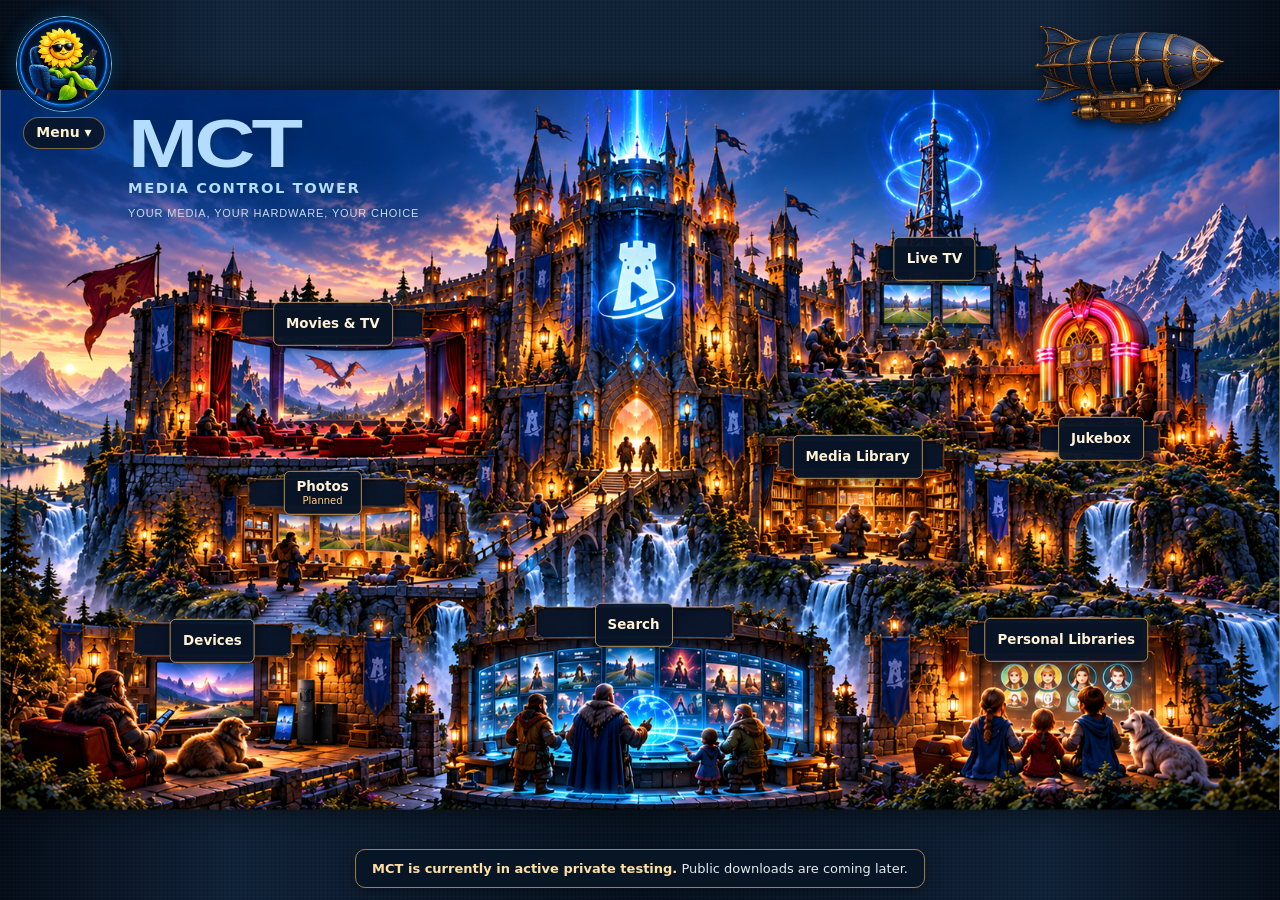
==== index.html @ 1968c70e "feat: create Media Control Tower public website" ====
<!doctype html>
<html lang="en">
<head>
  <meta charset="utf-8">
  <meta name="viewport" content="width=device-width, initial-scale=1, viewport-fit=cover">
  <meta name="theme-color" content="#061529">
  <meta name="description" content="Media Control Tower — a private, self-hosted media centre for households. Currently in development.">
  <title>Media Control Tower</title>
  <link rel="stylesheet" href="styles.css">
</head>
<body>
  <main class="landing" aria-label="Media Control Tower">
    <details class="site-menu">
      <summary aria-label="Media Control Tower menu">
        <img class="menu-logo" src="assets/sunflower-logo.png" alt="" width="96" height="96">
        <span class="menu-caption">Menu <span class="menu-arrow" aria-hidden="true">▾</span></span>
      </summary>
      <div class="menu-panel">
        <h2>Media Control Tower</h2>
        <p>Your household’s movies, television and music—together on your home server.</p>
        <p class="menu-note">This website is taking shape. More to explore soon.</p>
      </div>
    </details>

    <div class="scene-stage">
    <header class="site-brand">
      <h1><span class="brand-initials" aria-hidden="true">MCT</span><span class="brand-name">Media Control Tower</span></h1>
      <p>Your media, Your hardware, Your Choice</p>
    </header>
<picture class="scene">
      <source media="(orientation: portrait)" srcset="assets/castle-mobile.png">
      <img src="assets/castle-desktop.png" alt="An illuminated fantasy castle with terraces for movies, television, photos, music, a media library, search, profiles and devices." fetchpriority="high" decoding="async" width="1672" height="941">
    </picture>
    <nav class="attractions" aria-label="Explore MCT features">
      <button class="attraction" data-feature="movies" style="--x:26%;--y:32.5%;--px:26%;--py:34%" aria-controls="feature-card" aria-expanded="false">Movies &amp; TV</button>
      <button class="attraction" data-feature="live" style="--x:73%;--y:23.5%;--px:78%;--py:32.4%" aria-controls="feature-card" aria-expanded="false">Live TV</button>
      <button class="attraction" data-feature="music" style="--x:86%;--y:48.4%;--px:76%;--py:45.6%" aria-controls="feature-card" aria-expanded="false">Jukebox</button>
      <button class="attraction" data-feature="photos" style="--x:25.2%;--y:56%;--px:26%;--py:46.6%" aria-controls="feature-card" aria-expanded="false">Photos <span class="planned">Planned</span></button>
      <button class="attraction" data-feature="library" style="--x:67%;--y:51%;--px:76%;--py:59.7%" aria-controls="feature-card" aria-expanded="false">Media Library</button>
      <button class="attraction" data-feature="search" style="--x:49.5%;--y:74.3%;--px:29%;--py:59.2%" aria-controls="feature-card" aria-expanded="false">Search</button>
      <button class="attraction" data-feature="devices" style="--x:16.6%;--y:76.5%;--px:78%;--py:74%" aria-controls="feature-card" aria-expanded="false">Devices</button>
      <button class="attraction" data-feature="profiles" style="--x:83.3%;--y:76.3%;--px:30%;--py:73.8%" aria-controls="feature-card" aria-expanded="false">Personal Libraries</button>
    </nav>
    </div>
    <div class="zeppelin" id="zeppelin">
      <div class="airship" aria-hidden="true">
        <img src="assets/zeppelin.png" alt="" width="1536" height="1024">
        <span class="engine-flame engine-flame-one"></span>
        <span class="engine-flame engine-flame-two"></span>
      </div>    <section id="feature-card" class="feature-card" aria-labelledby="feature-title" hidden>
      <button class="feature-close" aria-label="Close feature description" type="button">×</button>
      <p class="feature-status" id="feature-status"></p>
      <h2 id="feature-title"></h2>
      <p id="feature-description" aria-live="polite" aria-atomic="true"></p>
    </section>
    </div>
    <footer class="development-notice" aria-label="Development status">
      <p><strong>MCT is currently in active private testing.</strong> <span>Public downloads are coming later.</span></p>
    </footer>
  </main>
  <script src="menu.js" defer></script>
  <script src="zeppelin.js" defer></script>
</body>
</html>
---- styles.css ----
:root { color-scheme: dark; background: #061529; }
* { box-sizing: border-box; }
html, body { width: 100%; height: 100%; margin: 0; }
.landing { position: relative; isolation: isolate; width: 100%; height: 100vh; height: 100dvh; overflow: hidden; background: #061529; }
.landing::before {
  content: ""; position: absolute; inset: 0; z-index: -1;
  background:
    repeating-linear-gradient(0deg, transparent 0 3px, #b7d8ff05 3px 4px),
    repeating-linear-gradient(90deg, transparent 0 3px, #00000024 3px 4px),
    radial-gradient(ellipse at 50% 0%, #24496855, transparent 65%),
    linear-gradient(90deg, #050d18, #102238 18%, #071321 50%, #102238 82%, #050d18);
}
.scene { display: block; width: 100%; height: 100%; }
.scene img { display: block; width: 100%; height: 100%; object-fit: contain; }
.visually-hidden { position: absolute; width: 1px; height: 1px; padding: 0; margin: -1px; overflow: hidden; clip-path: inset(50%); white-space: nowrap; border: 0; }


body { font-family: system-ui, -apple-system, BlinkMacSystemFont, "Segoe UI", sans-serif; color: #fff4db; }
.site-menu { position: absolute; top: max(16px, env(safe-area-inset-top)); left: max(16px, env(safe-area-inset-left)); z-index: 10; }
.site-menu summary { display: flex; flex-direction: column; align-items: center; gap: 5px; width: max-content; cursor: pointer; list-style: none; border-radius: 50px 50px 12px 12px; -webkit-tap-highlight-color: transparent; }
.site-menu summary::-webkit-details-marker { display: none; }
.menu-logo { display: block; width: clamp(64px, 8vw, 96px); height: auto; aspect-ratio: 1; object-fit: cover; border-radius: 50%; border: 1px solid #70c9ff; box-shadow: 0 0 18px #1599f84d, 0 4px 16px #0008; }
.menu-caption { padding: 5px 12px; border: 1px solid #c49b5599; border-radius: 20px; background: #081629ed; color: #fff1ce; font-size: 14px; font-weight: 650; line-height: 1.4; }
.site-menu summary:hover .menu-caption, .site-menu[open] .menu-caption { border-color: #f4c87a; background: #172b42; }
.site-menu summary:focus-visible { outline: 3px solid #8ed9ff; outline-offset: 5px; }
.menu-arrow { display: inline-block; }
.site-menu[open] .menu-arrow { transform: rotate(180deg); }
.menu-panel { margin-top: 12px; padding: 20px; width: min(300px, calc(100vw - 48px)); border: 1px solid #b68c4d; border-radius: 14px; background: #081526f5; box-shadow: 0 12px 35px #0009; }
.menu-panel h2 { margin: 0 0 10px; color: #ffdb94; font-size: 18px; line-height: 1.3; }
.menu-panel p { margin: 0; font-size: 14px; line-height: 1.55; }
.menu-panel .menu-note { margin-top: 14px; color: #c0d1e0; font-size: 13px; }
@media (max-height: 500px) { .menu-logo { width: 52px; } .site-menu { top: max(8px, env(safe-area-inset-top)); } .menu-panel { margin-top: 8px; padding: 14px; } }

/* Keep hotspots anchored to the artwork, including its letterboxed margins. */
.scene-stage { position: absolute; top: 50%; left: 50%; transform: translate(-50%, -50%); width: min(100%, calc(100dvh * 1672 / 941)); aspect-ratio: 1672 / 941; }
.attractions { position: absolute; inset: 0; pointer-events: none; }
.attraction { position: absolute; left: var(--x); top: var(--y); transform: translate(-50%, -50%); pointer-events: auto; min-height: 44px; max-width: 22%; padding: 5px 12px; border: 1px solid #b28e55; border-radius: 6px; background: #081526f2; color: #fff2d5; font: 650 clamp(12px, 1.05vw, 17px)/1.2 system-ui, sans-serif; text-align: center; cursor: pointer; box-shadow: 0 3px 12px #0008; }
.attraction:hover, .attraction[aria-expanded="true"] { border-color: #8ed9ff; background: #16314b; box-shadow: 0 0 16px #5bbcff66; }
.attraction:focus-visible, .feature-close:focus-visible { outline: 3px solid #8ed9ff; outline-offset: 3px; }
.planned { display: block; font-size: 10px; font-weight: 500; color: #ffd48a; }
.feature-card { position: absolute; z-index: 5; right: max(16px, env(safe-area-inset-right)); top: max(16px, env(safe-area-inset-top)); width: min(320px, calc(100vw - 32px)); padding: 16px 42px 18px 18px; border: 1px solid #d2a75d; border-radius: 12px; background: #081526f5; box-shadow: 0 10px 32px #0009; }
.feature-card[hidden] { display: none; }
.feature-card h2 { margin: 4px 0 8px; font-size: 18px; color: #ffdb94; }
.feature-card p { margin: 0; font-size: 14px; line-height: 1.5; }
.feature-card .feature-status { font-size: 10px; text-transform: uppercase; letter-spacing: .08em; color: #bfdaee; }
.feature-close { position: absolute; right: 0; top: 0; width: 44px; height: 44px; border: 0; background: transparent; color: #fff2d5; font-size: 24px; cursor: pointer; border-radius: 10px; }
@media (orientation: portrait) {
  .scene-stage { width: min(100%, calc(100dvh * 941 / 1672)); aspect-ratio: 941 / 1672; }
  .attraction { left: var(--px); top: var(--py); max-width: 46%; padding: 4px 7px; font-size: clamp(11px, 3vw, 16px); }
  .feature-card { top: max(112px, calc(env(safe-area-inset-top) + 96px)); left: 50%; right: auto; transform: translateX(-50%); width: min(350px, calc(100vw - 24px)); padding: 10px 40px 12px 14px; }
  .feature-card h2 { font-size: 16px; margin: 2px 0 5px; }
  .feature-card p { font-size: 13px; line-height: 1.35; }
}
@media (max-height: 500px) and (orientation: landscape) {
  .attraction { min-height: 36px; padding: 3px 6px; font-size: 11px; }
  .feature-card { width: 260px; padding: 10px 40px 10px 12px; }
  .feature-card h2 { font-size: 15px; margin: 2px 0 4px; }
  .feature-card p { font-size: 12px; }
}

/* One travelling guide; live HTML keeps its hanging banner readable. */
.zeppelin { position: absolute; top: 0; left: 0; z-index: 6; width: 270px; pointer-events: none; transition: transform 1181ms cubic-bezier(.22,.68,.2,1); }
.zeppelin.no-flight { transition: none; }
.airship { position: relative; width: 195px; margin: 0 auto; transform: rotate(0deg) scaleX(var(--facing, 1)); transition: transform 180ms ease; }
.airship img { display: block; width: 100%; height: auto; filter: drop-shadow(0 5px 5px #0009); }
.zeppelin.flying .airship { transform: rotate(var(--bank, -3deg)) scaleX(var(--facing, 1)); }
.engine-flame { position: absolute; left: 78.5%; width: 24%; height: 6%; opacity: 0; border-radius: 20% 90% 90% 20%; transform-origin: left center; background: linear-gradient(90deg, #eafaff, #69ccff 20%, #ffe99b 42%, #ff9a32 70%, transparent); filter: drop-shadow(0 0 4px #ffb34b); }
.engine-flame-one { top: 65%; }
.engine-flame-two { top: 75%; }
.flying .engine-flame { opacity: 1; animation: engine-burst 160ms ease-in-out infinite alternate; }
@keyframes engine-burst { from { transform: scaleX(.7); } to { transform: scaleX(1.15); } }
.zeppelin .feature-card { position: relative; inset: auto; transform: none; width: 100%; margin: 2px 0 0; padding: 12px 38px 16px 16px; border-radius: 3px 3px 14px 14px; border-top: 3px solid #d2a75d; background: linear-gradient(110deg,#0c2037fa,#081526fa); pointer-events: auto; }
.zeppelin .feature-card::before, .zeppelin .feature-card::after { content: ''; position: absolute; top: -20px; width: 2px; height: 18px; background: #d3aa68; box-shadow: 1px 0 2px #000; }
.zeppelin .feature-card::before { left: 28%; }
.zeppelin .feature-card::after { right: 28%; }
.zeppelin .feature-card h2 { font-size: 17px; }
.zeppelin .feature-card p { font-size: 13px; line-height: 1.4; }
.zeppelin .feature-card .feature-status { font-size: 10px; }
@media (max-width: 600px), (max-height: 500px) {
  .zeppelin { width: min(220px, calc(100vw - 24px)); }
  .airship { width: 135px; }
  .zeppelin .feature-card { padding: 8px 34px 10px 12px; }
  .zeppelin .feature-card h2 { font-size: 15px; margin: 3px 0 5px; }
  .zeppelin .feature-card p { font-size: 12px; }
  .zeppelin .feature-card::before, .zeppelin .feature-card::after { top: -14px; height: 12px; }
}
@media (prefers-reduced-motion: reduce) {
  .zeppelin, .airship { transition: none; }
  .zeppelin.flying .airship { transform: none; }
  .engine-flame { display: none; animation: none; }
}

.development-notice { position: absolute; z-index: 4; bottom: max(12px, env(safe-area-inset-bottom)); left: 50%; transform: translateX(-50%); width: max-content; max-width: calc(100% - 32px); padding: 9px 16px; border: 1px solid #a1814b; border-radius: 10px; background: #081526f5; box-shadow: 0 3px 16px #0006; text-align: center; }
.development-notice p { margin: 0; color: #e5eaf0; font-size: 13px; line-height: 1.5; }
.development-notice strong { color: #ffe0a2; font-weight: 600; }
@media (max-width: 600px) {
  .development-notice { width: calc(100% - 24px); max-width: 390px; padding: 8px 10px; }
  .development-notice p { font-size: 12px; }
  .development-notice span { display: block; }
}
@media (max-height: 500px) and (orientation: landscape) {
  .development-notice { bottom: max(6px, env(safe-area-inset-bottom)); padding: 5px 12px; }
  .development-notice p { font-size: 11px; }
}

/* Keep compact landscape controls comfortable to tap. */
@media (max-height: 500px) and (orientation: landscape) {
  .attraction { min-height: 44px; }
}



.site-brand { position: absolute; z-index: 5; top: max(28px, env(safe-area-inset-top)); left: calc(max(16px, env(safe-area-inset-left)) + clamp(80px, 8vw, 96px) + 18px); max-width: calc(100% - 160px); text-shadow: 0 2px 8px #000, 0 0 24px #041126; }
.site-brand h1 { margin: 0; color: #fff0cb; font-size: clamp(22px, 2.8vw, 40px); line-height: 1.15; letter-spacing: -.035em; font-weight: 750; }
.site-brand p { margin: 8px 0 0; color: #e3edfa; font-size: clamp(12px, 1.15vw, 16px); line-height: 1.4; }
@media (max-width: 600px) {
  .site-brand { top: max(24px, env(safe-area-inset-top)); left: calc(max(16px, env(safe-area-inset-left)) + 92px); right: max(12px, env(safe-area-inset-right)); max-width: none; }
  .site-brand h1 { font-size: clamp(18px, 5vw, 26px); }
  .site-brand p { margin-top: 6px; font-size: 12px; }
}
@media (max-height: 500px) and (orientation: landscape) {
  .site-brand { top: max(10px, env(safe-area-inset-top)); left: 108px; }
  .site-brand h1 { font-size: 21px; }
  .site-brand p { margin-top: 3px; font-size: 11px; }
}

/* Transparent typographic wordmark inspired by the supplied MCT reference. */
.site-brand { top: max(24px, env(safe-area-inset-top)); text-shadow: 0 2px 12px #08223a66; }
.site-brand h1 { color: #b4dcff; line-height: 1; letter-spacing: normal; }
.brand-initials { display: block; width: max-content; font-family: "Arial Black", "Segoe UI", sans-serif; font-size: clamp(48px, 5.4vw, 78px); font-weight: 900; line-height: .85; letter-spacing: -.045em; transform: scaleX(1.22); transform-origin: left center; }
.brand-name { display: block; margin-top: 7px; color: #b4dcff; font-size: clamp(12px, 1.15vw, 17px); font-weight: 750; line-height: 1.1; letter-spacing: .105em; text-transform: uppercase; }
.site-brand p { margin-top: 10px; color: #c9dced; font-family: "Arial Narrow", "Segoe UI", sans-serif; font-size: clamp(10px, .86vw, 12px); font-weight: 400; letter-spacing: .08em; text-transform: uppercase; }
@media (max-width: 600px) {
  .site-brand { top: max(20px, env(safe-area-inset-top)); }
  .brand-initials { font-size: 47px; }
  .brand-name { margin-top: 6px; font-size: 10px; letter-spacing: .08em; }
  .site-brand p { margin-top: 7px; font-size: 9px; line-height: 1.45; letter-spacing: .04em; }
}
@media (max-height: 500px) and (orientation: landscape) {
  .site-brand { top: max(10px, env(safe-area-inset-top)); }
  .brand-initials { font-size: 42px; }
  .brand-name { margin-top: 5px; font-size: 10px; }
  .site-brand p { margin-top: 5px; font-size: 9px; }
}

/* Anchor the wordmark inside the artwork, not the surrounding letterbox. */
.scene-stage .site-brand { top: 24px; left: 10%; right: 12px; max-width: none; width: max-content; max-width: 85%; }
@media (orientation: portrait) {
  .scene-stage .site-brand { top: 16px; left: 30%; right: 8px; width: auto; max-width: none; }
}
@media (max-height: 500px) and (orientation: landscape) {
  .scene-stage .site-brand { top: 10px; left: 10%; }
}

/* Antique brass edging separates the scene from the navy woven surround. */
.scene-stage::after {
  content: ""; position: absolute; inset: 0; pointer-events: none; z-index: 2;
  border-inline: 1px solid #c7a66a88;
  box-shadow: -5px 0 0 -3px #07101c, -7px 0 0 -4px #a7864655,
    5px 0 0 -3px #07101c, 7px 0 0 -4px #a7864655, 0 0 30px #0009;
}
@media (orientation: portrait) {
  .scene-stage::after { border-block: 1px solid #c7a66a66; }
}
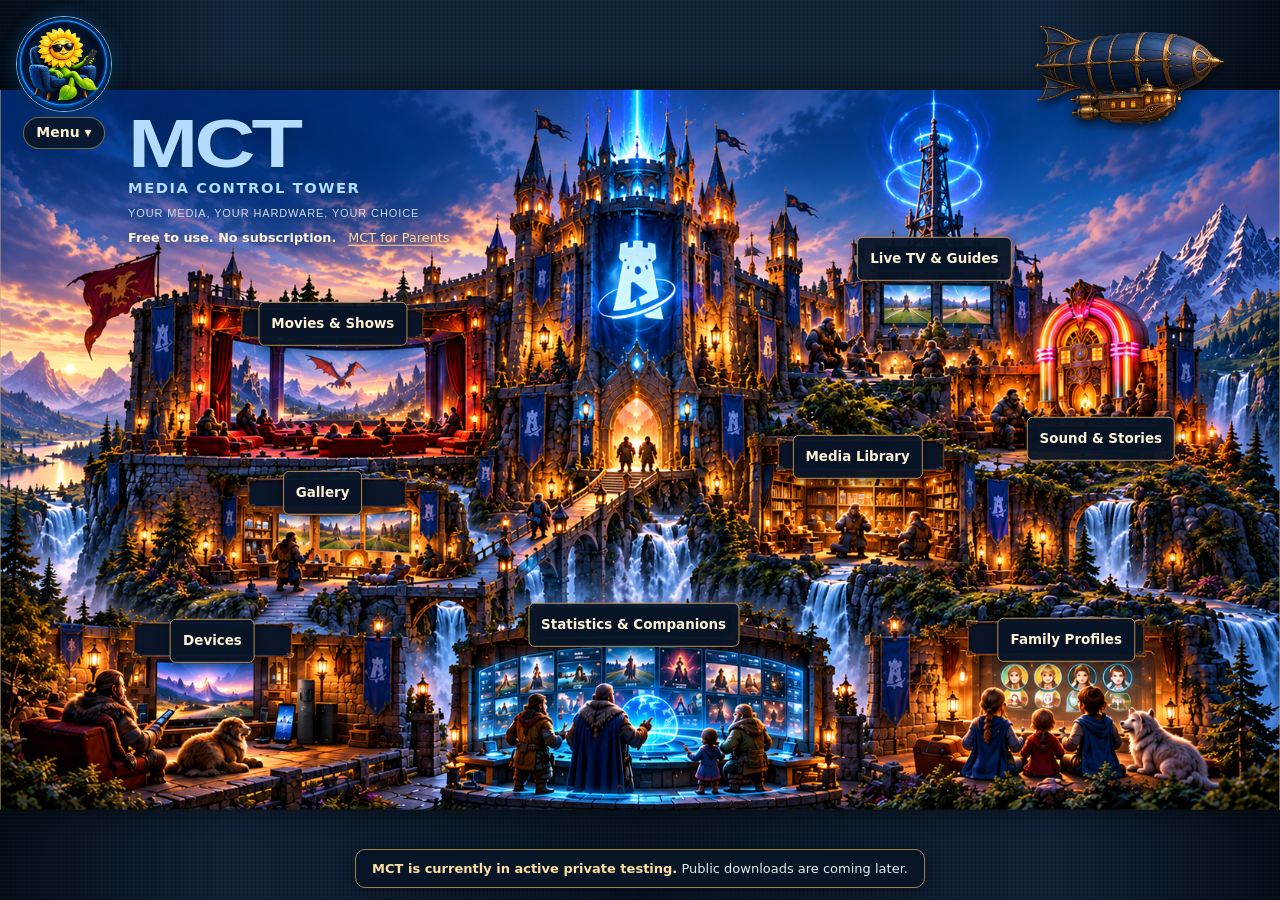
==== commit b8a7afc0: "Refresh the Media Control Tower website" ====
--- a/index.html
+++ b/index.html
@@ -6,6 +6,7 @@
   <meta name="theme-color" content="#061529">
   <meta name="description" content="Media Control Tower — a private, self-hosted media centre for households. Currently in development.">
   <title>Media Control Tower</title>
+  <link rel="icon" href="assets/favicon.png" type="image/png" sizes="32x32">
   <link rel="stylesheet" href="styles.css">
 </head>
 <body>
@@ -18,7 +19,17 @@
       <div class="menu-panel">
         <h2>Media Control Tower</h2>
         <p>Your household’s movies, television and music—together on your home server.</p>
-        <p class="menu-note">This website is taking shape. More to explore soon.</p>
+        <nav class="menu-links" aria-label="Explore MCT">
+          <a href="features.html#movies">Movies &amp; Shows</a>
+          <a href="features.html#live">Live TV &amp; Guides</a>
+          <a href="features.html#music">Sound &amp; Stories</a>
+          <a href="features.html#gallery">Gallery</a>
+          <a href="features.html#library">Media Library</a>
+          <a href="features.html#statistics">Statistics &amp; Companions</a>
+          <a href="features.html#devices">Devices</a>
+          <a href="features.html#profiles">Family Profiles</a>
+          <a href="parents.html">MCT for Parents</a>
+        </nav>
       </div>
     </details>
 
@@ -26,20 +37,24 @@
     <header class="site-brand">
       <h1><span class="brand-initials" aria-hidden="true">MCT</span><span class="brand-name">Media Control Tower</span></h1>
       <p>Your media, Your hardware, Your Choice</p>
+      <div class="brand-links">
+        <strong>Free to use. No subscription.</strong>
+        <a href="parents.html">MCT for Parents</a>
+      </div>
     </header>
 <picture class="scene">
       <source media="(orientation: portrait)" srcset="assets/castle-mobile.png">
-      <img src="assets/castle-desktop.png" alt="An illuminated fantasy castle with terraces for movies, television, photos, music, a media library, search, profiles and devices." fetchpriority="high" decoding="async" width="1672" height="941">
+      <img src="assets/castle-desktop.png" alt="An illuminated fantasy castle with a cinema, a broadcast tower, a neon jukebox and a room full of glowing screens." fetchpriority="high" decoding="async" width="1672" height="941">
     </picture>
     <nav class="attractions" aria-label="Explore MCT features">
-      <button class="attraction" data-feature="movies" style="--x:26%;--y:32.5%;--px:26%;--py:34%" aria-controls="feature-card" aria-expanded="false">Movies &amp; TV</button>
-      <button class="attraction" data-feature="live" style="--x:73%;--y:23.5%;--px:78%;--py:32.4%" aria-controls="feature-card" aria-expanded="false">Live TV</button>
-      <button class="attraction" data-feature="music" style="--x:86%;--y:48.4%;--px:76%;--py:45.6%" aria-controls="feature-card" aria-expanded="false">Jukebox</button>
-      <button class="attraction" data-feature="photos" style="--x:25.2%;--y:56%;--px:26%;--py:46.6%" aria-controls="feature-card" aria-expanded="false">Photos <span class="planned">Planned</span></button>
+      <button class="attraction" data-feature="movies" style="--x:26%;--y:32.5%;--px:26%;--py:34%" aria-controls="feature-card" aria-expanded="false">Movies &amp; Shows</button>
+      <button class="attraction" data-feature="live" style="--x:73%;--y:23.5%;--px:78%;--py:32.4%" aria-controls="feature-card" aria-expanded="false">Live TV &amp; Guides</button>
+      <button class="attraction" data-feature="music" style="--x:86%;--y:48.4%;--px:76%;--py:45.6%" aria-controls="feature-card" aria-expanded="false">Sound &amp; Stories</button>
+      <button class="attraction" data-feature="gallery" style="--x:25.2%;--y:56%;--px:26%;--py:46.6%" aria-controls="feature-card" aria-expanded="false">Gallery</button>
       <button class="attraction" data-feature="library" style="--x:67%;--y:51%;--px:76%;--py:59.7%" aria-controls="feature-card" aria-expanded="false">Media Library</button>
-      <button class="attraction" data-feature="search" style="--x:49.5%;--y:74.3%;--px:29%;--py:59.2%" aria-controls="feature-card" aria-expanded="false">Search</button>
+      <button class="attraction" data-feature="statistics" style="--x:49.5%;--y:74.3%;--px:29%;--py:59.2%" aria-controls="feature-card" aria-expanded="false">Statistics &amp; Companions</button>
       <button class="attraction" data-feature="devices" style="--x:16.6%;--y:76.5%;--px:78%;--py:74%" aria-controls="feature-card" aria-expanded="false">Devices</button>
-      <button class="attraction" data-feature="profiles" style="--x:83.3%;--y:76.3%;--px:30%;--py:73.8%" aria-controls="feature-card" aria-expanded="false">Personal Libraries</button>
+      <button class="attraction" data-feature="profiles" style="--x:83.3%;--y:76.3%;--px:30%;--py:73.8%" aria-controls="feature-card" aria-expanded="false">Family Profiles</button>
     </nav>
     </div>
     <div class="zeppelin" id="zeppelin">
@@ -49,9 +64,9 @@
         <span class="engine-flame engine-flame-two"></span>
       </div>    <section id="feature-card" class="feature-card" aria-labelledby="feature-title" hidden>
       <button class="feature-close" aria-label="Close feature description" type="button">×</button>
-      <p class="feature-status" id="feature-status"></p>
       <h2 id="feature-title"></h2>
       <p id="feature-description" aria-live="polite" aria-atomic="true"></p>
+      <a class="feature-link" id="feature-link" href="features.html">Explore this feature</a>
     </section>
     </div>
     <footer class="development-notice" aria-label="Development status">
--- a/styles.css
+++ b/styles.css
@@ -28,7 +28,11 @@
 .menu-panel { margin-top: 12px; padding: 20px; width: min(300px, calc(100vw - 48px)); border: 1px solid #b68c4d; border-radius: 14px; background: #081526f5; box-shadow: 0 12px 35px #0009; }
 .menu-panel h2 { margin: 0 0 10px; color: #ffdb94; font-size: 18px; line-height: 1.3; }
 .menu-panel p { margin: 0; font-size: 14px; line-height: 1.55; }
-.menu-panel .menu-note { margin-top: 14px; color: #c0d1e0; font-size: 13px; }
+.menu-panel { max-height: calc(100dvh - 160px); overflow-y: auto; }
+.menu-links { display: grid; gap: 4px; margin-top: 12px; }
+.menu-links a { padding: 5px 4px; }
+.menu-links a, .brand-links a, .feature-link, .parents-page a, .features-page a { color: #ffdb94; text-underline-offset: .2em; }
+a:focus-visible { outline: 2px solid #8ed9ff; outline-offset: 2px; }
 @media (max-height: 500px) { .menu-logo { width: 52px; } .site-menu { top: max(8px, env(safe-area-inset-top)); } .menu-panel { margin-top: 8px; padding: 14px; } }
 
 /* Keep hotspots anchored to the artwork, including its letterboxed margins. */
@@ -37,12 +41,11 @@
 .attraction { position: absolute; left: var(--x); top: var(--y); transform: translate(-50%, -50%); pointer-events: auto; min-height: 44px; max-width: 22%; padding: 5px 12px; border: 1px solid #b28e55; border-radius: 6px; background: #081526f2; color: #fff2d5; font: 650 clamp(12px, 1.05vw, 17px)/1.2 system-ui, sans-serif; text-align: center; cursor: pointer; box-shadow: 0 3px 12px #0008; }
 .attraction:hover, .attraction[aria-expanded="true"] { border-color: #8ed9ff; background: #16314b; box-shadow: 0 0 16px #5bbcff66; }
 .attraction:focus-visible, .feature-close:focus-visible { outline: 3px solid #8ed9ff; outline-offset: 3px; }
-.planned { display: block; font-size: 10px; font-weight: 500; color: #ffd48a; }
 .feature-card { position: absolute; z-index: 5; right: max(16px, env(safe-area-inset-right)); top: max(16px, env(safe-area-inset-top)); width: min(320px, calc(100vw - 32px)); padding: 16px 42px 18px 18px; border: 1px solid #d2a75d; border-radius: 12px; background: #081526f5; box-shadow: 0 10px 32px #0009; }
 .feature-card[hidden] { display: none; }
 .feature-card h2 { margin: 4px 0 8px; font-size: 18px; color: #ffdb94; }
 .feature-card p { margin: 0; font-size: 14px; line-height: 1.5; }
-.feature-card .feature-status { font-size: 10px; text-transform: uppercase; letter-spacing: .08em; color: #bfdaee; }
+.feature-link { display: inline-block; margin-top: 6px; padding: 4px 0; font-size: 13px; font-weight: 650; }
 .feature-close { position: absolute; right: 0; top: 0; width: 44px; height: 44px; border: 0; background: transparent; color: #fff2d5; font-size: 24px; cursor: pointer; border-radius: 10px; }
 @media (orientation: portrait) {
   .scene-stage { width: min(100%, calc(100dvh * 941 / 1672)); aspect-ratio: 941 / 1672; }
@@ -75,7 +78,6 @@
 .zeppelin .feature-card::after { right: 28%; }
 .zeppelin .feature-card h2 { font-size: 17px; }
 .zeppelin .feature-card p { font-size: 13px; line-height: 1.4; }
-.zeppelin .feature-card .feature-status { font-size: 10px; }
 @media (max-width: 600px), (max-height: 500px) {
   .zeppelin { width: min(220px, calc(100vw - 24px)); }
   .airship { width: 135px; }
@@ -152,6 +154,37 @@
   .scene-stage .site-brand { top: 10px; left: 10%; }
 }
 
+.brand-links { display: flex; flex-wrap: wrap; align-items: baseline; gap: 3px 12px; margin-top: 8px; color: #fff4db; font-size: clamp(11px, 1vw, 14px); line-height: 1.35; }
+.brand-links a { white-space: nowrap; }
+@media (max-height: 520px) {
+  .scene-stage .site-brand { top: 6px; }
+  .brand-initials { font-size: 32px; }
+  .brand-links { margin-top: 4px; }
+}
+@media (max-height: 520px) and (orientation: landscape) {
+  .scene-stage .site-brand { left: max(10%, 100px); }
+}
+@media (max-height: 360px) and (orientation: landscape) {
+  .brand-initials { font-size: 26px; }
+  .brand-links { margin-top: 2px; }
+}
+
+.parents-page, .features-page { width: min(720px, 100%); margin-inline: auto; padding: clamp(24px, 6vw, 64px); line-height: 1.6; }
+.parents-page h1, .features-page h1 { margin: 28px 0 8px; color: #b4dcff; font-size: clamp(32px, 6vw, 52px); line-height: 1.1; }
+.parents-page h2 { margin: 28px 0 6px; color: #ffdb94; font-size: 21px; line-height: 1.3; }
+.parents-page p { margin: 0 0 12px; color: #e3edfa; }
+.parents-page .parents-intro { font-size: clamp(18px, 3vw, 23px); font-weight: 650; }
+.features-page { width: min(960px, 100%); }
+.features-page p { margin: 8px 0 16px; color: #e3edfa; }
+.feature-page-nav, .feature-index { display: flex; flex-wrap: wrap; gap: 8px 20px; }
+.feature-index { padding: 16px 0; }
+.features-page section { border-top: 1px solid #c7a66a66; margin-top: 20px; padding: 24px 0; scroll-margin-top: 16px; }
+.features-page section:focus { outline: none; border-top-color: #ffdb94; }
+.features-page h2 { color: #b4dcff; font-size: clamp(24px, 4vw, 36px); line-height: 1.15; margin: 0 0 12px; }
+.features-page figure { margin: 18px 0; }
+.features-page figure img, .features-page video { display: block; width: 100%; height: auto; border: 1px solid #c7a66a66; border-radius: 10px; }
+.features-page figcaption { margin-top: 6px; color: #c9dced; font-size: 14px; }
+
 /* Antique brass edging separates the scene from the navy woven surround. */
 .scene-stage::after {
   content: ""; position: absolute; inset: 0; pointer-events: none; z-index: 2;
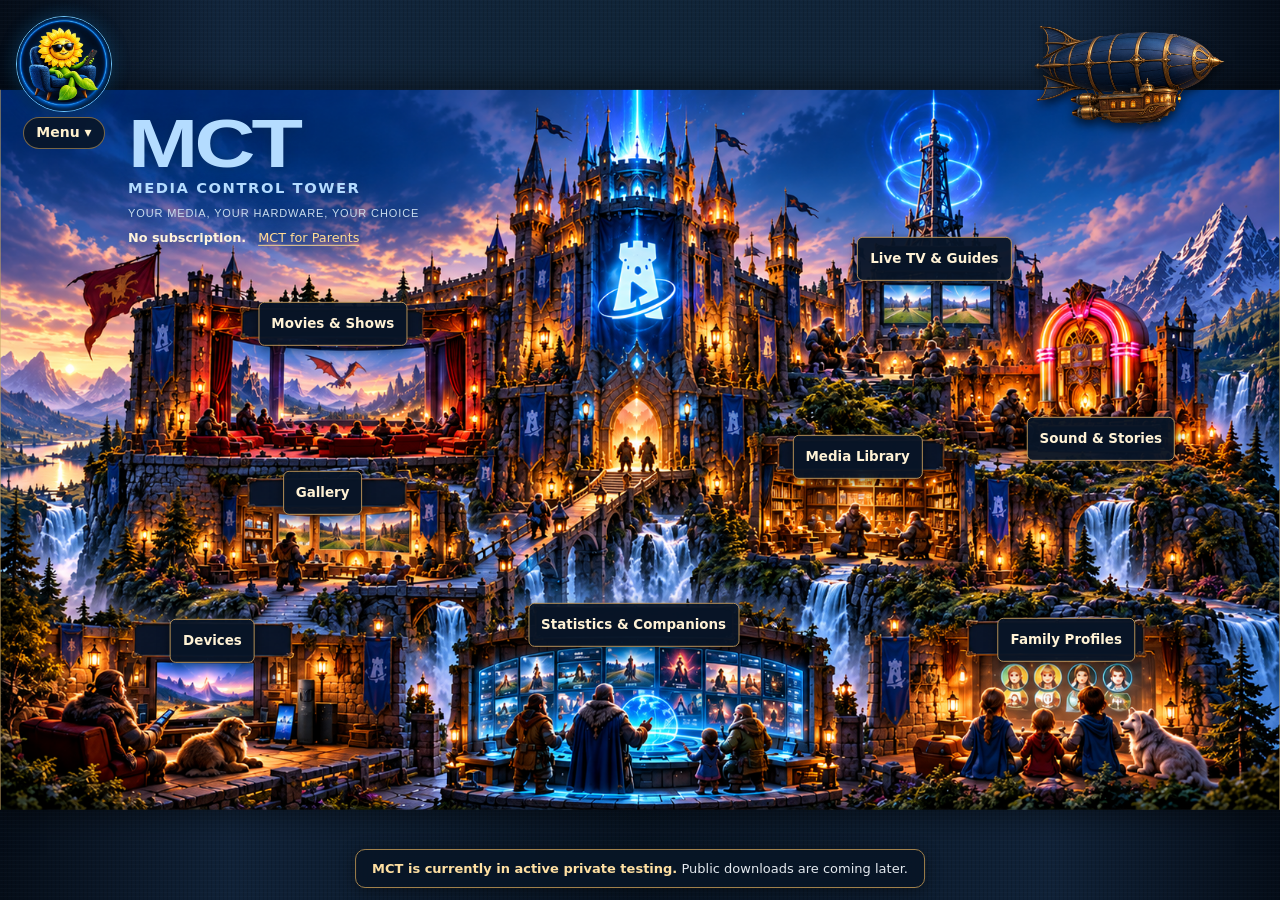
==== commit 42eebcec: "Bring five Stronghold rooms to the feature tour" ====
--- a/index.html
+++ b/index.html
@@ -18,7 +18,7 @@
       </summary>
       <div class="menu-panel">
         <h2>Media Control Tower</h2>
-        <p>Your household’s movies, television and music—together on your home server.</p>
+        <p>One app for your household’s movies, shows, music, audiobooks and photos, hosted on your own computer.</p>
         <nav class="menu-links" aria-label="Explore MCT">
           <a href="features.html#movies">Movies &amp; Shows</a>
           <a href="features.html#live">Live TV &amp; Guides</a>
@@ -38,7 +38,7 @@
       <h1><span class="brand-initials" aria-hidden="true">MCT</span><span class="brand-name">Media Control Tower</span></h1>
       <p>Your media, Your hardware, Your Choice</p>
       <div class="brand-links">
-        <strong>Free to use. No subscription.</strong>
+        <strong>No subscription.</strong>
         <a href="parents.html">MCT for Parents</a>
       </div>
     </header>
--- a/styles.css
+++ b/styles.css
@@ -174,16 +174,58 @@
 .parents-page h2 { margin: 28px 0 6px; color: #ffdb94; font-size: 21px; line-height: 1.3; }
 .parents-page p { margin: 0 0 12px; color: #e3edfa; }
 .parents-page .parents-intro { font-size: clamp(18px, 3vw, 23px); font-weight: 650; }
-.features-page { width: min(960px, 100%); }
+.features-body { background: radial-gradient(ellipse at 50% 0%, #23364d, transparent 48rem), #081526; }
+.features-page { width: min(1640px, 100%); padding: clamp(16px, 3.5vw, 56px); }
 .features-page p { margin: 8px 0 16px; color: #e3edfa; }
+.features-page > p { max-width: 78ch; }
 .feature-page-nav, .feature-index { display: flex; flex-wrap: wrap; gap: 8px 20px; }
-.feature-index { padding: 16px 0; }
+.feature-index { padding: 16px 0; gap: 8px; }
+.feature-index a { padding: 5px 12px; border: 1px solid #99734e; border-radius: 5px; background: #151c28; text-decoration: none; }
+.feature-index a:hover { border-color: #ffdb94; }
 .features-page section { border-top: 1px solid #c7a66a66; margin-top: 20px; padding: 24px 0; scroll-margin-top: 16px; }
+.features-page section:not(.feature-room) { max-width: 900px; margin-inline: auto; }
 .features-page section:focus { outline: none; border-top-color: #ffdb94; }
 .features-page h2 { color: #b4dcff; font-size: clamp(24px, 4vw, 36px); line-height: 1.15; margin: 0 0 12px; }
 .features-page figure { margin: 18px 0; }
 .features-page figure img, .features-page video { display: block; width: 100%; height: auto; border: 1px solid #c7a66a66; border-radius: 10px; }
 .features-page figcaption { margin-top: 6px; color: #c9dced; font-size: 14px; }
+
+.features-page .feature-room { padding: 0; border: 1px solid #a17d4d; border-radius: 12px; background: #090f18; box-shadow: 0 16px 44px #0006; }
+#movies { --room-art: url('assets/features/cinema-banner.jpg'); }
+#live { --room-art: url('assets/features/tv-guide-banner.jpg'); }
+#music { --room-art: url('assets/features/listening-room-banner.jpg'); }
+#gallery { --room-art: url('assets/features/gallery-banner.jpg'); }
+#library { --room-art: url('assets/features/library-banner.webp'); }
+.room-header { padding: clamp(20px, 4vw, 52px); border-bottom: 1px solid #a17d4d; border-radius: 11px 11px 0 0; background: linear-gradient(90deg, #080d16f5, #080d16a8 62%, #080d1655), var(--room-art) center / cover; }
+.room-header span { color: #ffdb94; font-size: 12px; letter-spacing: .14em; text-transform: uppercase; }
+.room-header h2, .room-panel h3 { color: #ffebc1; font-family: Georgia, serif; }
+.room-header h2 { margin: 6px 0 10px; font-size: clamp(32px, 5vw, 54px); }
+.room-header p { max-width: 54ch; margin: 0; }
+.room-layout { padding: clamp(12px, 2vw, 26px); }
+.room-signs { display: none; }
+.room-topics { min-width: 0; }
+.room-topics details + details { margin-top: 10px; }
+.room-topics summary, .room-signs button { padding: 10px 14px; border: 1px solid #a17d4d; border-radius: 6px; color: #ffebc1; background: linear-gradient(#282222, #161922); font: 600 17px/1.45 Georgia, serif; cursor: pointer; }
+.room-topics summary:hover, .room-signs button:hover { border-color: #ffdb94; }
+.room-topics details[open] > summary, .room-signs button[aria-pressed="true"] { border-color: #ffdb94; background: linear-gradient(#483825, #25202a); box-shadow: inset 0 0 0 2px #ae855844; }
+.room-topics summary:focus-visible, .room-signs button:focus-visible { outline: 2px solid #8ed9ff; outline-offset: 3px; }
+.room-panel { margin-top: 8px; padding: clamp(14px, 2.4vw, 30px); border: 1px solid #8a694b88; border-radius: 8px; background: linear-gradient(130deg, #151e2a, #0c1520); }
+.room-panel h3 { display: none; margin: 0 0 12px; font-size: clamp(22px, 3vw, 33px); line-height: 1.2; }
+.room-panel p, .room-panel li { max-width: 76ch; }
+.room-panel ul { margin: 8px 0 16px; padding-inline-start: 1.4em; color: #e3edfa; }
+.room-panel li + li { margin-top: 6px; }
+.room-panel figure { max-width: 1050px; margin-bottom: 0; }
+.room-panel .review-example, .room-panel .folder-example { max-width: 680px; }
+.review-reaction { display: block; margin-top: 6px; color: #ffebc1; }
+.review-reaction q { margin-inline-start: 6px; font-weight: 650; }
+@media (min-width: 860px) {
+  .room-ready { display: grid; grid-template-columns: clamp(200px, 22vw, 290px) minmax(0, 1fr); align-items: start; gap: clamp(16px, 3vw, 40px); }
+  .room-ready .room-signs { display: grid; gap: 10px; }
+  .room-signs button { text-align: left; }
+  .room-ready .room-topics summary { display: none; }
+  .room-ready .room-topics details + details, .room-ready .room-panel { margin-top: 0; }
+  .room-ready .room-panel h3 { display: block; }
+}
 
 /* Antique brass edging separates the scene from the navy woven surround. */
 .scene-stage::after {
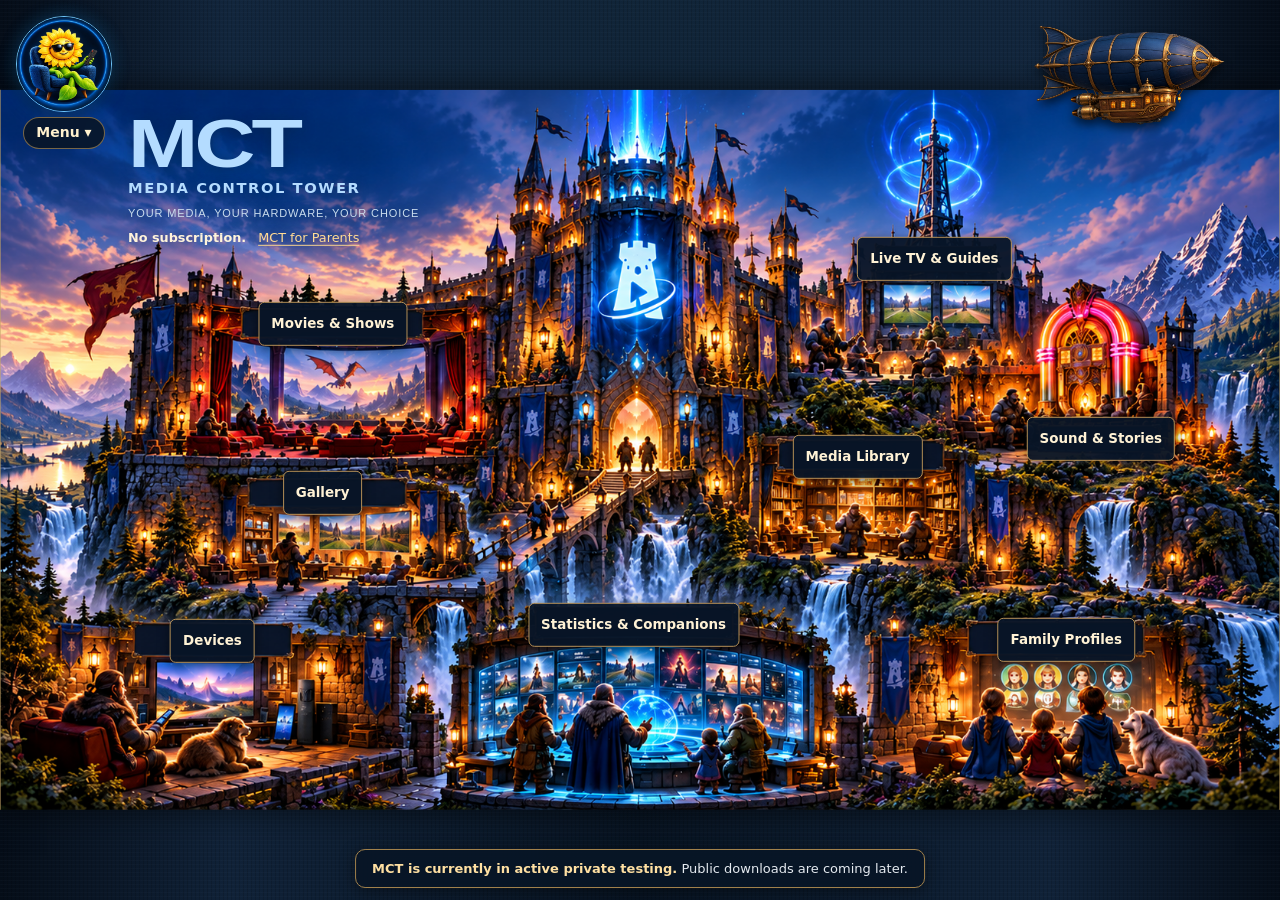
==== commit 34191645: "Expand the Stronghold feature tour" ====
--- a/index.html
+++ b/index.html
@@ -28,6 +28,7 @@
           <a href="features.html#statistics">Statistics &amp; Companions</a>
           <a href="features.html#devices">Devices</a>
           <a href="features.html#profiles">Family Profiles</a>
+          <a href="features.html#backup">Backup &amp; Transfer</a>
           <a href="parents.html">MCT for Parents</a>
         </nav>
       </div>
--- a/styles.css
+++ b/styles.css
@@ -196,6 +196,10 @@
 #music { --room-art: url('assets/features/listening-room-banner.jpg'); }
 #gallery { --room-art: url('assets/features/gallery-banner.jpg'); }
 #library { --room-art: url('assets/features/library-banner.webp'); }
+#statistics { --room-art: url('assets/castle-desktop.png'); }
+#devices { --room-art: url('assets/features/devices-observatory.webp'); }
+#profiles { --room-art: url('assets/features/profiles-banner.webp'); }
+#backup { --room-art: url('assets/features/backup-banner.webp'); }
 .room-header { padding: clamp(20px, 4vw, 52px); border-bottom: 1px solid #a17d4d; border-radius: 11px 11px 0 0; background: linear-gradient(90deg, #080d16f5, #080d16a8 62%, #080d1655), var(--room-art) center / cover; }
 .room-header span { color: #ffdb94; font-size: 12px; letter-spacing: .14em; text-transform: uppercase; }
 .room-header h2, .room-panel h3 { color: #ffebc1; font-family: Georgia, serif; }
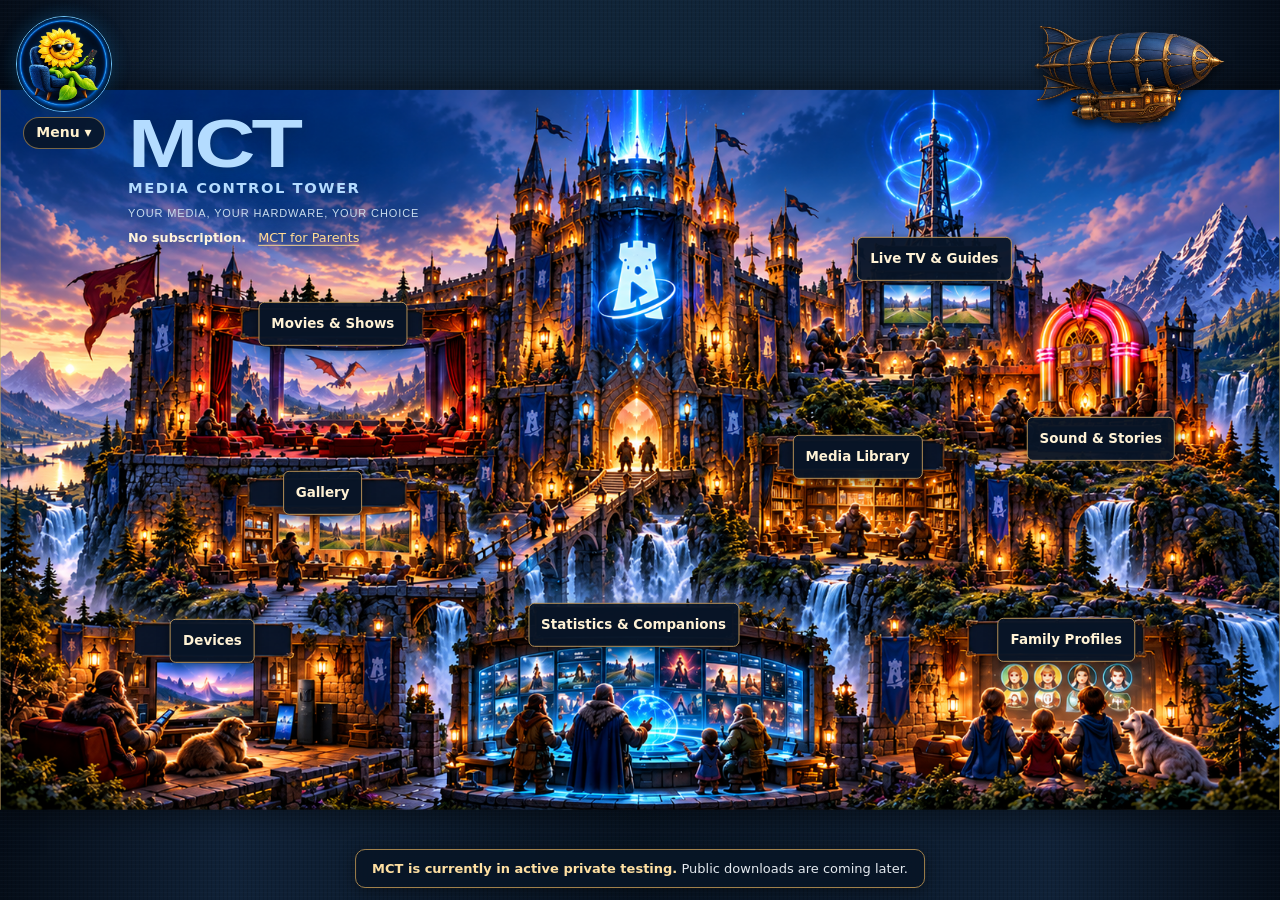
==== commit 8d12dee2: "Show customisable Home resume rows" ====
--- a/index.html
+++ b/index.html
@@ -20,6 +20,7 @@
         <h2>Media Control Tower</h2>
         <p>One app for your household’s movies, shows, music, audiobooks and photos, hosted on your own computer.</p>
         <nav class="menu-links" aria-label="Explore MCT">
+          <a href="features.html#home">Home</a>
           <a href="features.html#movies">Movies &amp; Shows</a>
           <a href="features.html#live">Live TV &amp; Guides</a>
           <a href="features.html#music">Sound &amp; Stories</a>
--- a/styles.css
+++ b/styles.css
@@ -192,6 +192,7 @@
 
 .features-page .feature-room { padding: 0; border: 1px solid #a17d4d; border-radius: 12px; background: #090f18; box-shadow: 0 16px 44px #0006; }
 #movies { --room-art: url('assets/features/cinema-banner.jpg'); }
+#home { --room-art: url('assets/features/home-banner.jpg'); }
 #live { --room-art: url('assets/features/tv-guide-banner.jpg'); }
 #music { --room-art: url('assets/features/listening-room-banner.jpg'); }
 #gallery { --room-art: url('assets/features/gallery-banner.jpg'); }
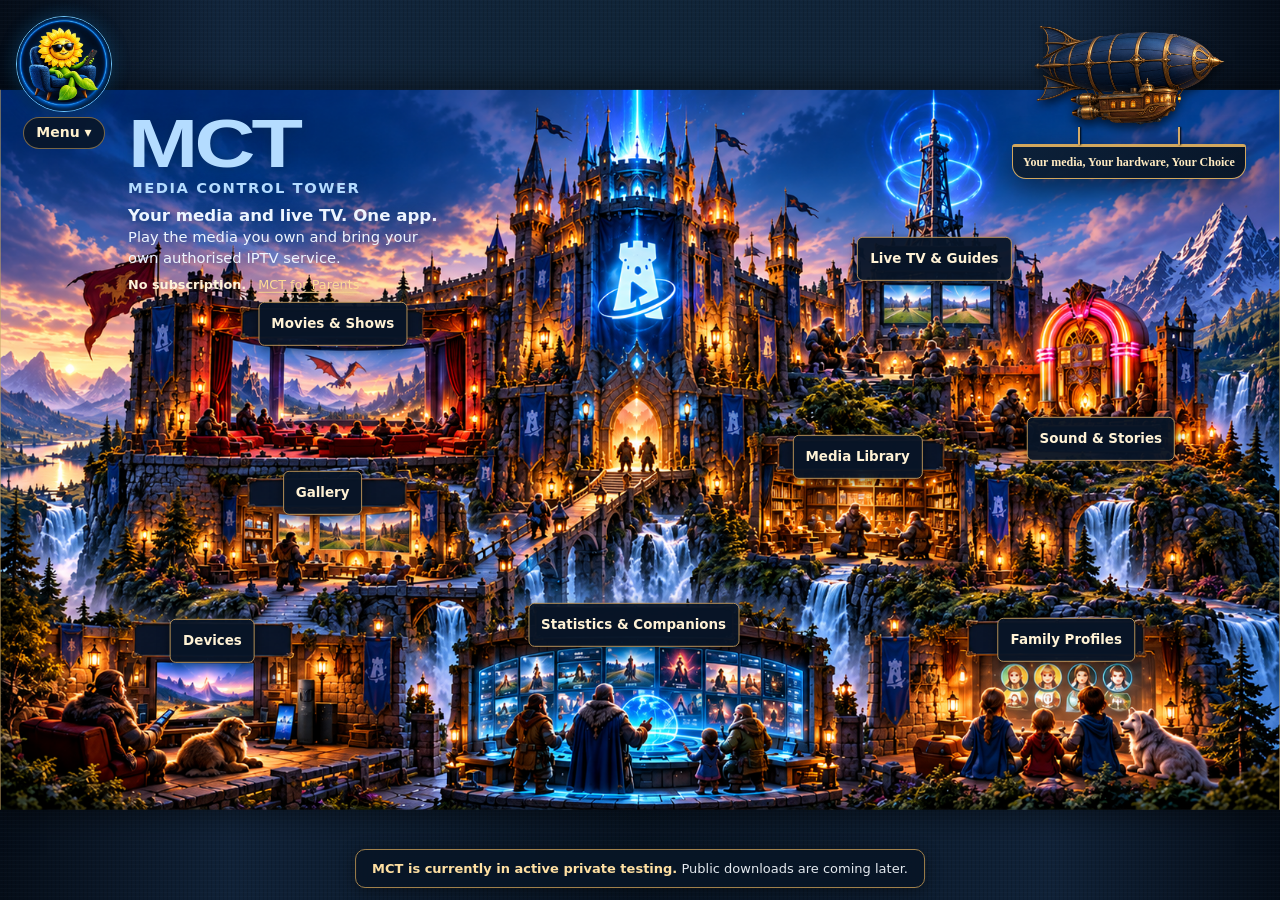
==== commit aafca4fb: "Explain MCT on the homepage" ====
--- a/index.html
+++ b/index.html
@@ -38,7 +38,7 @@
     <div class="scene-stage">
     <header class="site-brand">
       <h1><span class="brand-initials" aria-hidden="true">MCT</span><span class="brand-name">Media Control Tower</span></h1>
-      <p>Your media, Your hardware, Your Choice</p>
+      <p class="brand-pitch"><strong>Your media and live TV. One app.</strong><span>Play the media you own and bring your own authorised IPTV service.</span></p>
       <div class="brand-links">
         <strong>No subscription.</strong>
         <a href="parents.html">MCT for Parents</a>
@@ -64,7 +64,9 @@
         <img src="assets/zeppelin.png" alt="" width="1536" height="1024">
         <span class="engine-flame engine-flame-one"></span>
         <span class="engine-flame engine-flame-two"></span>
-      </div>    <section id="feature-card" class="feature-card" aria-labelledby="feature-title" hidden>
+      </div>
+      <p class="feature-card idle-banner">Your media, Your hardware, Your Choice</p>
+      <section id="feature-card" class="feature-card" aria-labelledby="feature-title" hidden>
       <button class="feature-close" aria-label="Close feature description" type="button">×</button>
       <h2 id="feature-title"></h2>
       <p id="feature-description" aria-live="polite" aria-atomic="true"></p>
--- a/styles.css
+++ b/styles.css
@@ -78,6 +78,9 @@
 .zeppelin .feature-card::after { right: 28%; }
 .zeppelin .feature-card h2 { font-size: 17px; }
 .zeppelin .feature-card p { font-size: 13px; line-height: 1.4; }
+.zeppelin .idle-banner { width: fit-content; margin-inline: auto; padding: 7px 10px; color: #ffebc1; font: 600 12px/1.4 Georgia, serif; text-align: center; pointer-events: none; }
+.zeppelin.has-banner .idle-banner { display: none; }
+.zeppelin.returning .idle-banner { visibility: hidden; }
 @media (max-width: 600px), (max-height: 500px) {
   .zeppelin { width: min(220px, calc(100vw - 24px)); }
   .airship { width: 135px; }
@@ -131,7 +134,9 @@
 .site-brand h1 { color: #b4dcff; line-height: 1; letter-spacing: normal; }
 .brand-initials { display: block; width: max-content; font-family: "Arial Black", "Segoe UI", sans-serif; font-size: clamp(48px, 5.4vw, 78px); font-weight: 900; line-height: .85; letter-spacing: -.045em; transform: scaleX(1.22); transform-origin: left center; }
 .brand-name { display: block; margin-top: 7px; color: #b4dcff; font-size: clamp(12px, 1.15vw, 17px); font-weight: 750; line-height: 1.1; letter-spacing: .105em; text-transform: uppercase; }
-.site-brand p { margin-top: 10px; color: #c9dced; font-family: "Arial Narrow", "Segoe UI", sans-serif; font-size: clamp(10px, .86vw, 12px); font-weight: 400; letter-spacing: .08em; text-transform: uppercase; }
+.site-brand .brand-pitch { max-width: 34ch; color: #edf5ff; }
+.brand-pitch strong, .brand-pitch span { display: block; }
+.brand-pitch strong { font-size: 1.13em; }
 @media (max-width: 600px) {
   .site-brand { top: max(20px, env(safe-area-inset-top)); }
   .brand-initials { font-size: 47px; }
@@ -165,8 +170,11 @@
   .scene-stage .site-brand { left: max(10%, 100px); }
 }
 @media (max-height: 360px) and (orientation: landscape) {
-  .brand-initials { font-size: 26px; }
+  .brand-initials { display: none; }
   .brand-links { margin-top: 2px; }
+  .site-brand .brand-name { margin-top: 3px; font-size: 9px; }
+  .site-brand .brand-pitch { margin-top: 3px; max-width: 43ch; font-size: 9px; line-height: 1.2; }
+  .site-brand .brand-links { font-size: 10px; }
 }
 
 .parents-page, .features-page { width: min(720px, 100%); margin-inline: auto; padding: clamp(24px, 6vw, 64px); line-height: 1.6; }
